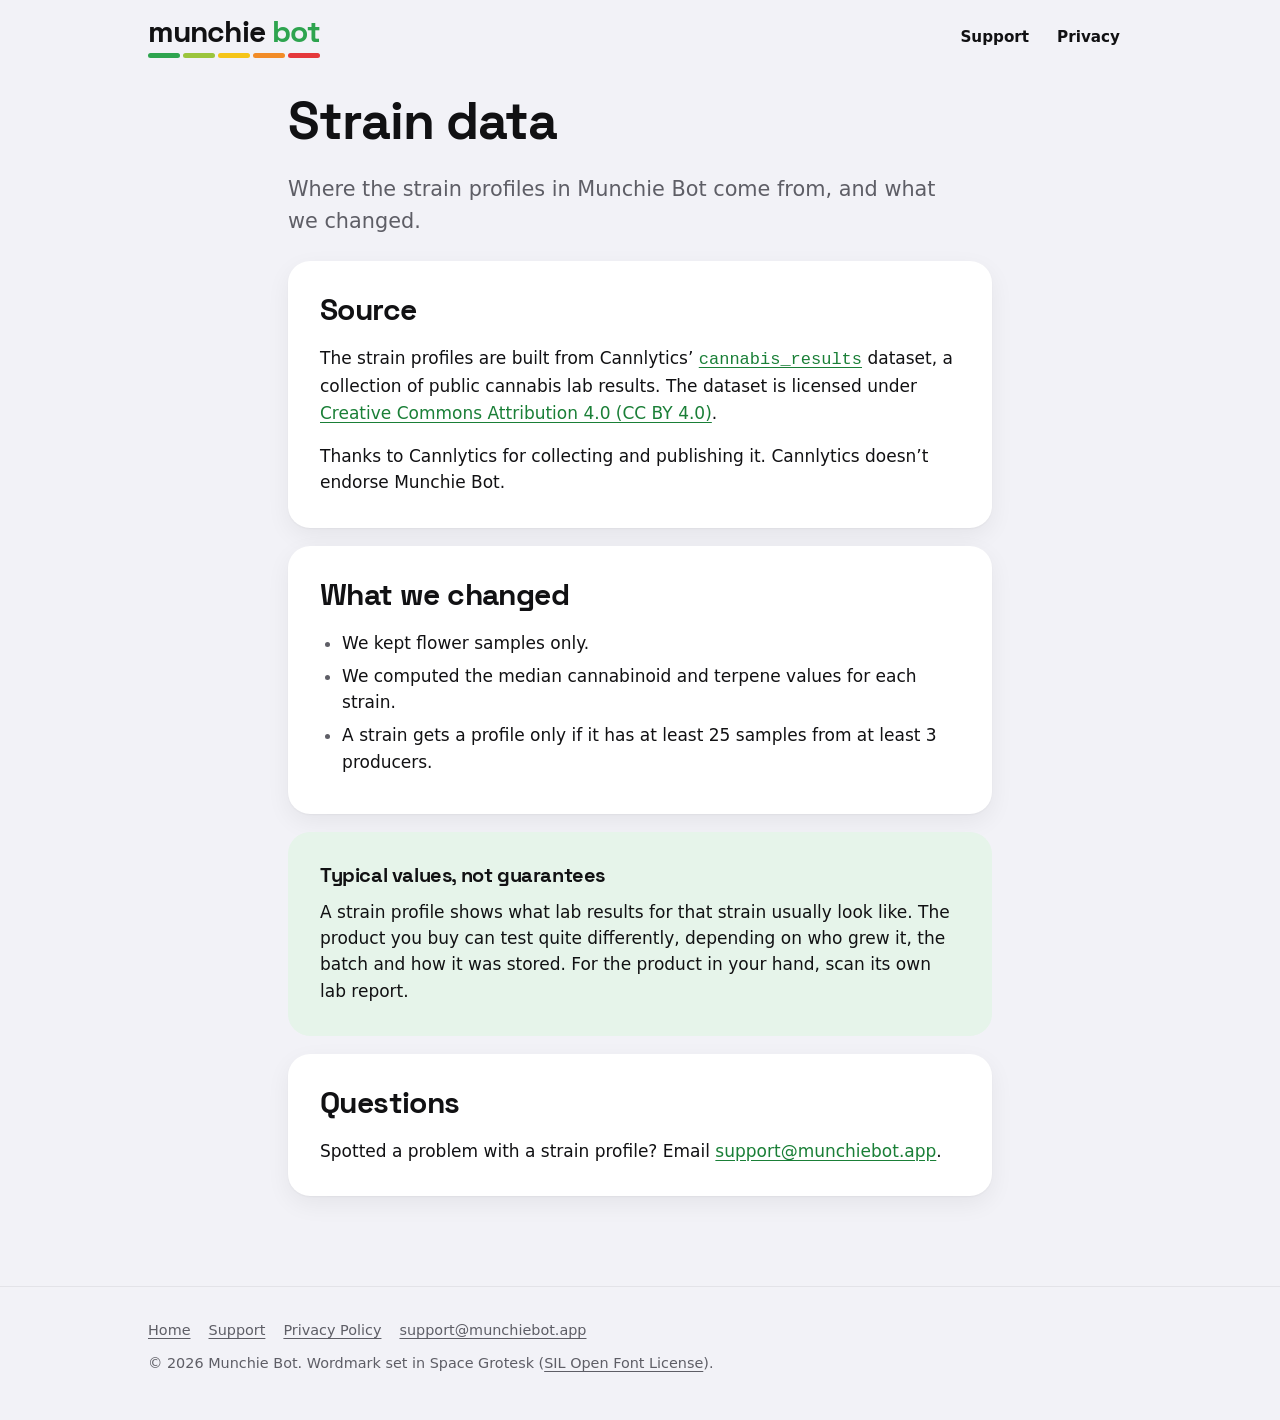
==== data/index.html @ 1e41dd78 "Initial site: landing, privacy, support, strain data credits Co-Authored-By: Claude Opus 5.5 <norepl" ====
<!doctype html>
<html lang="en">
<head>
  <meta charset="utf-8">
  <meta name="viewport" content="width=device-width, initial-scale=1, viewport-fit=cover">
  <meta name="color-scheme" content="light dark">
  <meta name="theme-color" content="#F2F2F7" media="(prefers-color-scheme: light)">
  <meta name="theme-color" content="#000000" media="(prefers-color-scheme: dark)">
  <title>Strain data · Munchie Bot</title>
  <meta name="description" content="Munchie Bot's strain profiles are built from Cannlytics' cannabis_results dataset (CC BY 4.0): median cannabinoid and terpene values from flower lab results.">
  <link rel="canonical" href="https://www.munchiebot.app/data/">
  <link rel="icon" href="../assets/img/favicon-64.png" type="image/png">
  <link rel="apple-touch-icon" href="../assets/img/apple-touch-icon.png">
  <link rel="preload" href="../assets/fonts/SpaceGrotesk-Bold.woff2" as="font" type="font/woff2" crossorigin>
  <link rel="stylesheet" href="../assets/style.css">
</head>
<body>
  <a class="skip" href="#main">Skip to content</a>

  <header class="site-header">
    <div class="wrap">
      <a class="wordmark" href="../" aria-label="Munchie Bot home">
        <span>munchie <span class="bot">bot</span></span>
        <span class="bar" aria-hidden="true"><i></i><i></i><i></i><i></i><i></i></span>
      </a>
      <nav aria-label="Main">
        <a href="../support/">Support</a>
        <a href="../privacy/">Privacy</a>
      </nav>
    </div>
  </header>

  <main id="main" class="doc wrap narrow">
    <header>
      <h1>Strain data</h1>
      <p class="lede">Where the strain profiles in Munchie Bot come from, and what we changed.</p>
    </header>

    <section class="card" aria-labelledby="source">
      <h2 id="source">Source</h2>
      <p>The strain profiles are built from Cannlytics’ <a href="https://huggingface.co/datasets/cannlytics/cannabis_results"><code>cannabis_results</code></a> dataset, a collection of public cannabis lab results. The dataset is licensed under <a href="https://creativecommons.org/licenses/by/4.0/">Creative Commons Attribution 4.0 (CC BY 4.0)</a>.</p>
      <p>Thanks to Cannlytics for collecting and publishing it. Cannlytics doesn’t endorse Munchie Bot.</p>
    </section>

    <section class="card" aria-labelledby="changes">
      <h2 id="changes">What we changed</h2>
      <ul>
        <li>We kept flower samples only.</li>
        <li>We computed the median cannabinoid and terpene values for each strain.</li>
        <li>A strain gets a profile only if it has at least 25 samples from at least 3 producers.</li>
      </ul>
    </section>

    <section class="card summary" aria-labelledby="typical">
      <h2 id="typical">Typical values, not guarantees</h2>
      <p>A strain profile shows what lab results for that strain usually look like. The product you buy can test quite differently, depending on who grew it, the batch and how it was stored. For the product in your hand, scan its own lab report.</p>
    </section>

    <section class="card" aria-labelledby="contact">
      <h2 id="contact">Questions</h2>
      <p>Spotted a problem with a strain profile? Email <a href="mailto:support@munchiebot.app">support@munchiebot.app</a>.</p>
    </section>
  </main>

  <footer class="site-footer">
    <div class="wrap">
      <nav aria-label="Footer">
        <a href="../">Home</a>
        <a href="../support/">Support</a>
        <a href="../privacy/">Privacy Policy</a>
        <a href="mailto:support@munchiebot.app">support@munchiebot.app</a>
      </nav>
      <p>© 2026 Munchie Bot. Wordmark set in Space Grotesk (<a href="../assets/fonts/OFL.txt">SIL Open Font License</a>).</p>
    </div>
  </footer>
</body>
</html>
---- assets/style.css ----
/* Munchie Bot website. No external scripts, fonts or trackers. */

@font-face {
  font-family: "Space Grotesk";
  src: url("fonts/SpaceGrotesk-Bold.woff2") format("woff2");
  font-weight: 700;
  font-style: normal;
  font-display: swap;
}

:root {
  color-scheme: light dark;

  --green: #2EA44F;
  --lime: #9BC53D;
  --yellow: #F5C518;
  --orange: #F28C28;
  --red: #E5383B;

  --bg: #F2F2F7;
  --card: #FFFFFF;
  --text: #111113;
  --muted: #5E5E66;
  --line: #E3E3E8;
  --link: #1A7F37;
  --tint: #E6F4EA;
  --shadow: 0 1px 2px rgb(0 0 0 / 0.04), 0 8px 24px rgb(0 0 0 / 0.06);

  --display: "Space Grotesk", ui-sans-serif, system-ui, -apple-system, "Segoe UI", sans-serif;
  --body: ui-sans-serif, system-ui, -apple-system, "Segoe UI", Roboto, sans-serif;

  --gutter: 16px;
  --radius: 22px;

  accent-color: var(--green);
}

@media (prefers-color-scheme: dark) {
  :root {
    --bg: #000000;
    --card: #1C1C1E;
    --text: #F5F5F7;
    --muted: #A1A1AA;
    --line: #2C2C2E;
    --link: #3FB950;
    --tint: #12261A;
    --shadow: none;
  }
}

*, *::before, *::after { box-sizing: border-box; }

html {
  -webkit-text-size-adjust: 100%;
  text-size-adjust: 100%;
}

body {
  margin: 0;
  background: var(--bg);
  color: var(--text);
  font-family: var(--body);
  font-size: 1.0625rem;
  line-height: 1.55;
  overflow-wrap: break-word;
}

img { max-width: 100%; height: auto; display: block; }

a { color: var(--link); text-underline-offset: 0.18em; }
a:hover { text-decoration-thickness: 2px; }
:focus-visible { outline: 3px solid var(--green); outline-offset: 3px; border-radius: 6px; }

h1, h2, h3 {
  font-family: var(--display);
  font-weight: 700;
  line-height: 1.15;
  letter-spacing: -0.02em;
  font-size-adjust: from-font;
  text-wrap: balance;
}
h1 { font-size: clamp(2rem, 7vw, 3.25rem); margin: 0 0 0.4em; }
h2 { font-size: clamp(1.4rem, 4.5vw, 1.85rem); margin: 0 0 0.5em; }
h3 { font-size: 1.15rem; margin: 1.4em 0 0.35em; letter-spacing: -0.01em; }
p { margin: 0 0 1em; text-wrap: pretty; }

.wrap {
  width: 100%;
  max-width: 1040px;
  margin-inline: auto;
  padding-inline: var(--gutter);
}
.wrap.narrow { max-width: 760px; }

.skip {
  position: absolute;
  left: var(--gutter);
  top: -100px;
  background: var(--card);
  padding: 8px 14px;
  border-radius: 10px;
  z-index: 10;
}
.skip:focus { top: 12px; }

/* Wordmark: lowercase "munchie bot", "bot" in green, over the five-step scale bar. */
.wordmark {
  display: inline-flex;
  flex-direction: column;
  gap: 0.19em;
  font-family: var(--display);
  font-weight: 700;
  font-size: 1.6rem;
  line-height: 1;
  letter-spacing: -0.03em;
  color: var(--text);
  text-decoration: none;
  white-space: nowrap;
}
.wordmark .bot { color: var(--green); }
.wordmark .bar {
  display: flex;
  gap: 0.1em;
  height: 0.17em;
}
.wordmark .bar i {
  flex: 1;
  border-radius: 999px;
  background: var(--c);
}
.wordmark .bar i:nth-child(1) { --c: var(--green); }
.wordmark .bar i:nth-child(2) { --c: var(--lime); }
.wordmark .bar i:nth-child(3) { --c: var(--yellow); }
.wordmark .bar i:nth-child(4) { --c: var(--orange); }
.wordmark .bar i:nth-child(5) { --c: var(--red); }
.wordmark.large { font-size: clamp(2.6rem, 12vw, 4.25rem); }

/* Header and footer */
.site-header .wrap {
  display: flex;
  align-items: center;
  justify-content: space-between;
  gap: 16px;
  padding-block: 18px;
}
.site-header nav { display: flex; gap: 4px; }
.site-header nav a {
  color: var(--text);
  text-decoration: none;
  font-weight: 600;
  font-size: 0.95rem;
  padding: 8px 12px;
  border-radius: 999px;
}
.site-header nav a:hover { background: var(--card); }
.site-header nav a[aria-current="page"] { background: var(--card); color: var(--link); }

.site-footer {
  margin-top: 64px;
  padding-block: 32px 48px;
  border-top: 1px solid var(--line);
  color: var(--muted);
  font-size: 0.9rem;
}
.site-footer .wrap { display: grid; gap: 10px; }
.site-footer nav { display: flex; flex-wrap: wrap; gap: 6px 18px; }
.site-footer a { color: var(--muted); }
.site-footer p { margin: 0; }

/* Landing */
.hero {
  padding-block: 24px 40px;
  display: grid;
  gap: 32px;
  justify-items: center;
  text-align: center;
}
.hero-icon { width: 112px; height: 112px; border-radius: 26px; box-shadow: var(--shadow); }
.hero h1 { margin-top: 0.3em; }
.lede {
  font-size: clamp(1.1rem, 3.6vw, 1.3rem);
  color: var(--muted);
  max-width: 36ch;
  margin-inline: auto;
}
.hero .wordmark.large { margin-top: 4px; }

/* App Store badge placeholder: swap for Apple's official badge when the listing is live. */
.store-badge {
  display: inline-flex;
  align-items: center;
  gap: 10px;
  min-height: 52px;
  padding: 8px 20px;
  border-radius: 12px;
  background: #000;
  color: #fff;
  border: 1px solid #A6A6A6;
  text-decoration: none;
  line-height: 1.1;
  text-align: left;
}
.store-badge small { display: block; font-size: 0.72rem; opacity: 0.85; }
.store-badge strong { display: block; font-size: 1.2rem; font-weight: 600; letter-spacing: -0.01em; }
.badge-note { margin-top: 10px; font-size: 0.85rem; color: var(--muted); }

.section { padding-block: 32px; }
.section-head { text-align: center; max-width: 40ch; margin: 0 auto 24px; }
.section-head p { color: var(--muted); }

.steps {
  list-style: none;
  margin: 0;
  padding: 0;
  display: grid;
  gap: 14px;
  counter-reset: step;
}
.steps li {
  counter-increment: step;
  background: var(--card);
  border-radius: var(--radius);
  padding: 20px 20px 18px;
  box-shadow: var(--shadow);
}
.steps li::before {
  content: counter(step);
  display: grid;
  place-items: center;
  width: 36px;
  height: 36px;
  border-radius: 50%;
  margin-bottom: 12px;
  font-family: var(--display);
  font-weight: 700;
  color: #111113;
  background: var(--c, var(--green));
}
.steps li:nth-child(2) { --c: var(--yellow); }
.steps li:nth-child(3) { --c: var(--orange); }
.steps h3 { margin: 0 0 6px; }
.steps p { margin: 0; color: var(--muted); }

/* Screenshots: a swipeable row on phones, three across on wider screens. */
.screens {
  display: grid;
  grid-auto-flow: column;
  grid-auto-columns: min(72%, 260px);
  gap: 18px;
  overflow-x: auto;
  scroll-snap-type: x mandatory;
  padding: 8px var(--gutter) 20px;
  margin-inline: calc(var(--gutter) * -1);
  scroll-padding-inline: var(--gutter);
  scrollbar-width: thin;
}
.screens figure { margin: 0; scroll-snap-align: start; }
.screens img {
  width: 100%;
  border-radius: 28px;
  border: 6px solid var(--card);
  outline: 1px solid var(--line);
  background: var(--card);
  box-shadow: var(--shadow);
}
.screens figcaption {
  margin-top: 10px;
  text-align: center;
  font-size: 0.92rem;
  color: var(--muted);
}

.card {
  background: var(--card);
  border-radius: var(--radius);
  padding: 24px 20px;
  box-shadow: var(--shadow);
}
.privacy-card { display: grid; gap: 18px; }
.checks { list-style: none; margin: 0; padding: 0; display: grid; gap: 10px; }
.checks li { position: relative; padding-left: 32px; }
.checks li::before {
  content: "";
  position: absolute;
  left: 0;
  top: 0.2em;
  width: 22px;
  height: 22px;
  border-radius: 50%;
  background: var(--tint) url("data:image/svg+xml,%3Csvg xmlns='http://www.w3.org/2000/svg' viewBox='0 0 24 24' fill='none' stroke='%232EA44F' stroke-width='3' stroke-linecap='round' stroke-linejoin='round'%3E%3Cpath d='M6 12.5l4 4 8-9'/%3E%3C/svg%3E") center / 14px no-repeat;
}

.note {
  text-align: center;
  color: var(--muted);
  font-size: 0.92rem;
  max-width: 52ch;
  margin: 24px auto 0;
}

/* Document pages (privacy, support) */
.doc { padding-block: 16px 8px; }
.doc header { margin-bottom: 24px; }
.doc .meta { color: var(--muted); font-size: 0.95rem; }
.doc .lede { margin-inline: 0; max-width: none; }
.doc section { margin-bottom: 18px; }
.doc .card h2 { margin-bottom: 0.6em; }
.doc .card > :last-child { margin-bottom: 0; }
.doc ul, .doc ol { padding-left: 1.3em; margin: 0 0 1em; }
.doc li { margin-bottom: 0.4em; }
.doc li::marker { color: var(--muted); }
.summary { background: var(--tint); box-shadow: none; }
.summary h2 { font-size: 1.25rem; }
.doc .checks { padding-left: 0; }
.doc .checks li { margin-bottom: 0; }
.doc .toc { margin-bottom: 18px; }
.toc ul { columns: 2 14ch; column-gap: 24px; list-style: none; padding: 0; margin: 0; }
.toc li { break-inside: avoid; }

dl.terms { margin: 0; display: grid; gap: 4px 16px; }
dl.terms dt { font-weight: 650; }
dl.terms dd { margin: 0 0 12px; color: var(--muted); }

details { border-top: 1px solid var(--line); padding-block: 12px; }
details:first-of-type { border-top: 0; }
summary { cursor: pointer; font-weight: 650; }
details > p { margin: 10px 0 0; color: var(--muted); }

.contact-email { font-size: 1.2rem; font-weight: 650; }

kbd, .ui {
  font-family: var(--body);
  font-weight: 600;
  font-size: 0.95em;
  white-space: nowrap;
}

/* Wider screens */
@media (min-width: 720px) {
  :root { --gutter: 28px; }
  .wordmark { font-size: 1.85rem; }
  .steps { grid-template-columns: repeat(3, 1fr); }
  .screens {
    grid-auto-flow: row;
    grid-template-columns: repeat(3, 1fr);
    overflow: visible;
    margin-inline: 0;
    padding-inline: 0;
    max-width: 860px;
    margin: 0 auto;
  }
  .card { padding: 32px; }
  .privacy-card { grid-template-columns: 1fr 1fr; align-items: center; gap: 32px; }
  dl.terms { grid-template-columns: 11rem 1fr; }
  dl.terms dd { margin-bottom: 8px; }
}

@media (prefers-reduced-motion: no-preference) {
  html { scroll-behavior: smooth; }
}
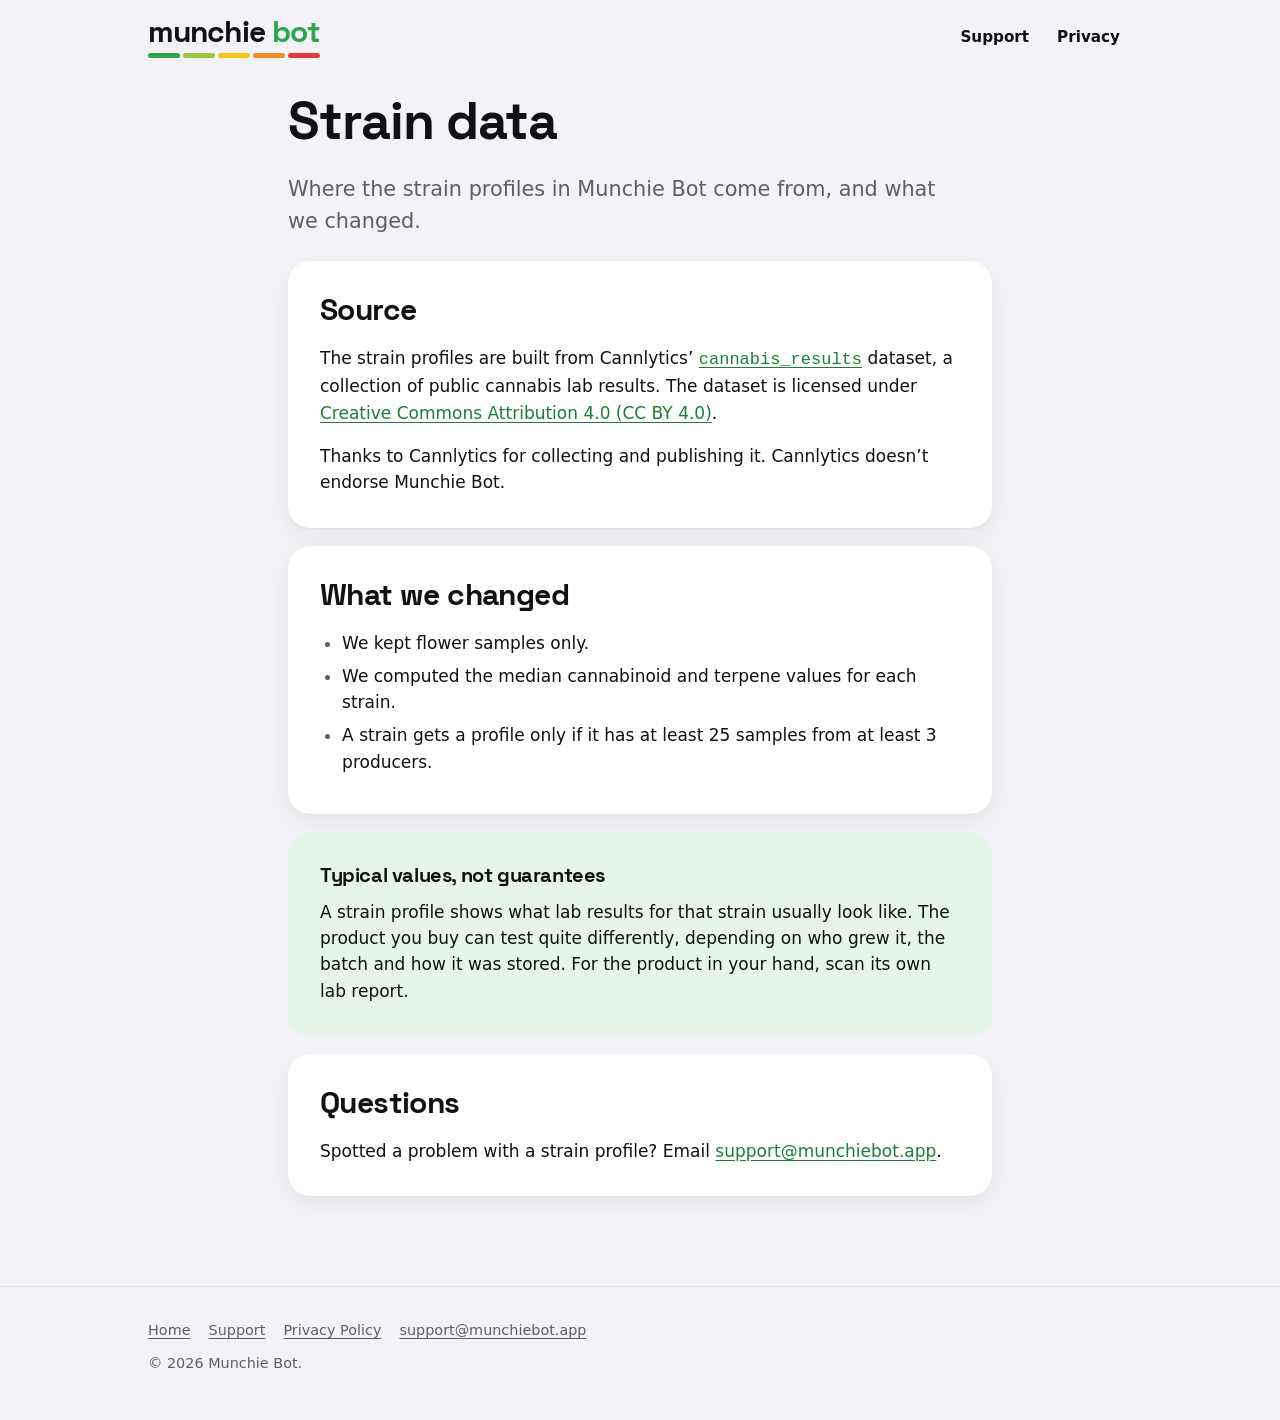
==== commit fcf4b7d6: "Update hero copy, widen lede, remove font credit from footer Co-Authored-By: Claude Sonnet 5.5 <nore" ====
--- a/data/index.html
+++ b/data/index.html
@@ -70,7 +70,7 @@
         <a href="../privacy/">Privacy Policy</a>
         <a href="mailto:support@munchiebot.app">support@munchiebot.app</a>
       </nav>
-      <p>© 2026 Munchie Bot. Wordmark set in Space Grotesk (<a href="../assets/fonts/OFL.txt">SIL Open Font License</a>).</p>
+      <p>© 2026 Munchie Bot.</p>
     </div>
   </footer>
 </body>
--- a/assets/style.css
+++ b/assets/style.css
@@ -180,7 +180,7 @@
 .lede {
   font-size: clamp(1.1rem, 3.6vw, 1.3rem);
   color: var(--muted);
-  max-width: 36ch;
+  max-width: 80ch;
   margin-inline: auto;
 }
 .hero .wordmark.large { margin-top: 4px; }
